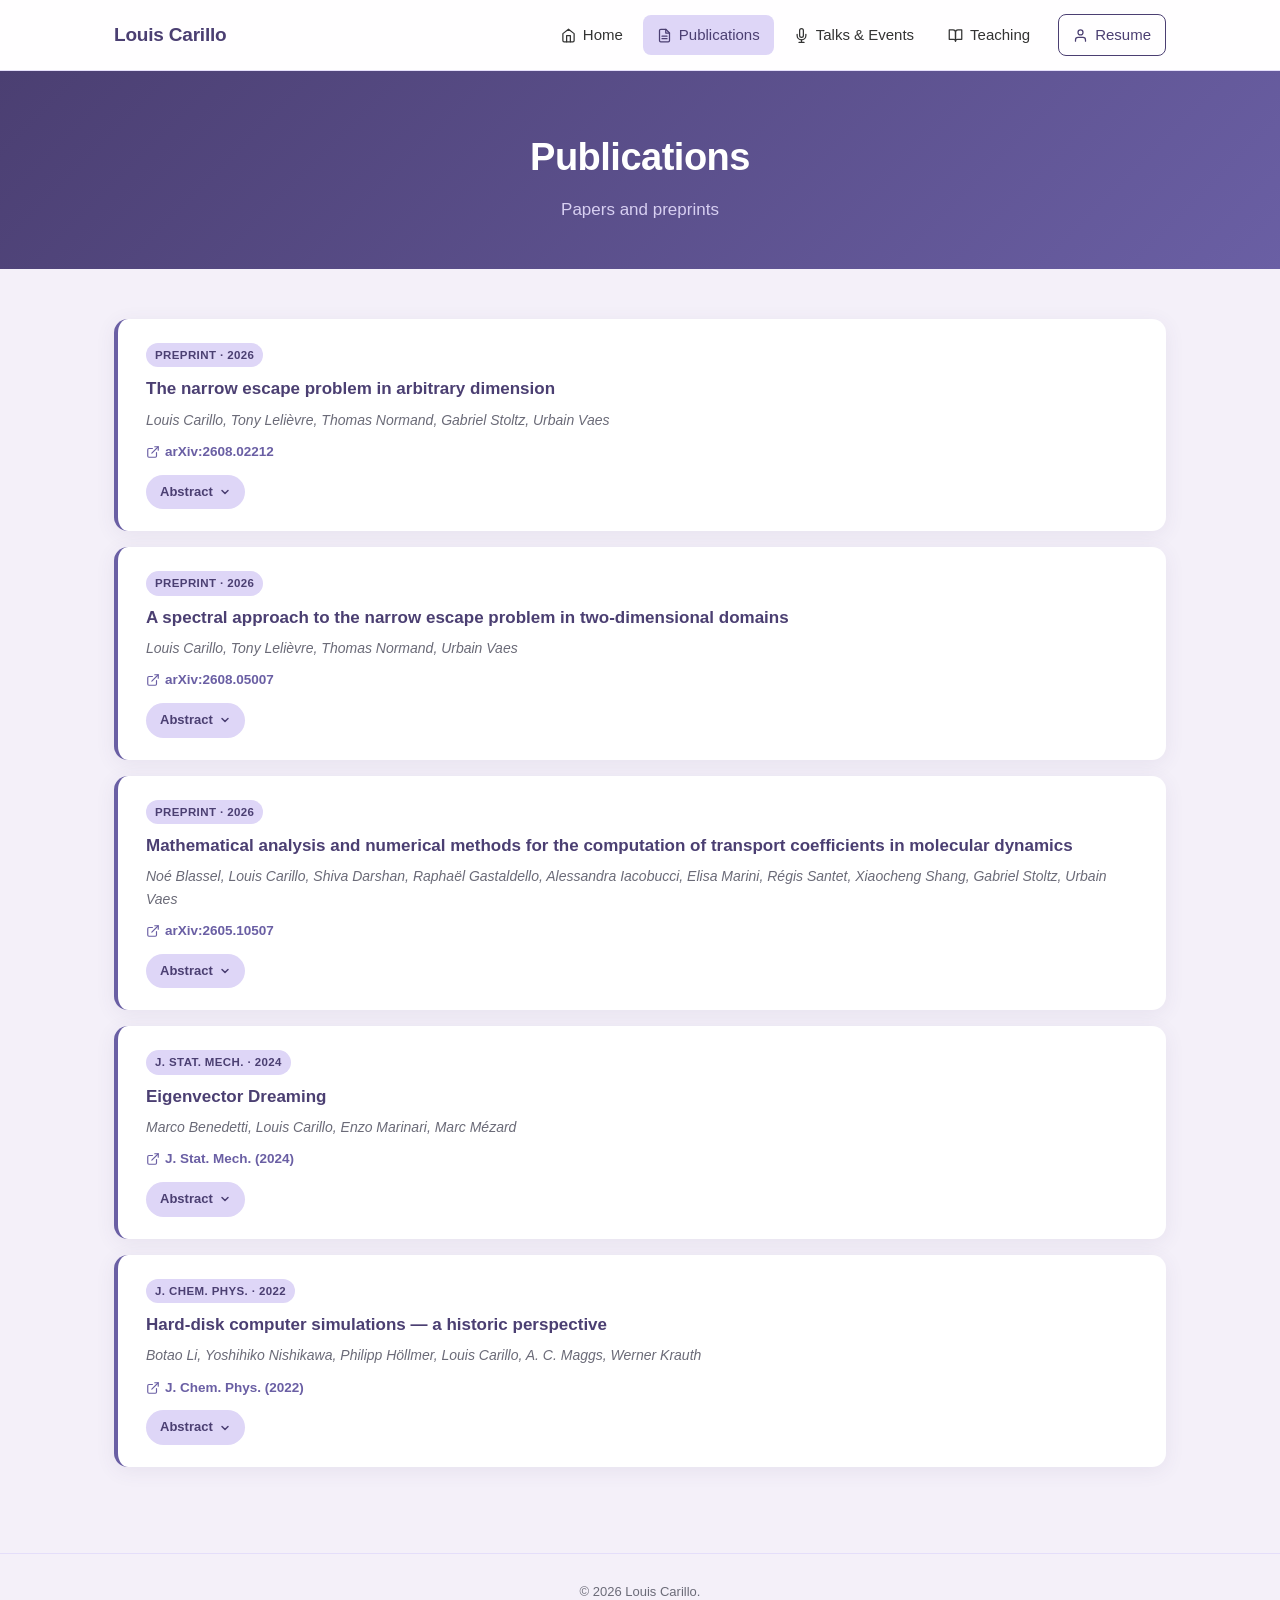
==== publications.html @ 5519c3bc "Big overall" ====
<!DOCTYPE html>
<html lang="en">
<head>
<meta charset="UTF-8">
<meta name="viewport" content="width=device-width, initial-scale=1.0">
<meta http-equiv="X-UA-Compatible" content="ie=edge">
<title>Publications — Louis Carillo</title>
<link rel="stylesheet" href="style.css">
</head>
<body>

<nav class="navbar">
    <div class="nav-container">
        <a href="index.html" class="nav-logo">Louis Carillo</a>
        <input type="checkbox" id="nav-toggle" class="nav-toggle">
        <label for="nav-toggle" class="nav-hamburger">&#9776;</label>
        <ul class="nav-links">
            <li><a href="index.html"><svg viewBox="0 0 24 24" fill="none" stroke="currentColor" stroke-width="2" stroke-linecap="round" stroke-linejoin="round"><path d="M3 9l9-7 9 7v11a2 2 0 0 1-2 2H5a2 2 0 0 1-2-2z"/><polyline points="9 22 9 12 15 12 15 22"/></svg>Home</a></li>
            <li><a href="publications.html" class="active"><svg viewBox="0 0 24 24" fill="none" stroke="currentColor" stroke-width="2" stroke-linecap="round" stroke-linejoin="round"><path d="M14 2H6a2 2 0 0 0-2 2v16a2 2 0 0 0 2 2h12a2 2 0 0 0 2-2V8z"/><polyline points="14 2 14 8 20 8"/><line x1="16" y1="13" x2="8" y2="13"/><line x1="16" y1="17" x2="8" y2="17"/></svg>Publications</a></li>
            <li><a href="talks.html"><svg viewBox="0 0 24 24" fill="none" stroke="currentColor" stroke-width="2" stroke-linecap="round" stroke-linejoin="round"><path d="M12 1a3 3 0 0 0-3 3v8a3 3 0 0 0 6 0V4a3 3 0 0 0-3-3z"/><path d="M19 10v2a7 7 0 0 1-14 0v-2"/><line x1="12" y1="19" x2="12" y2="23"/><line x1="8" y1="23" x2="16" y2="23"/></svg>Talks &amp; Events</a></li>
            <li><a href="teaching.html"><svg viewBox="0 0 24 24" fill="none" stroke="currentColor" stroke-width="2" stroke-linecap="round" stroke-linejoin="round"><path d="M2 3h6a4 4 0 0 1 4 4v14a3 3 0 0 0-3-3H2z"/><path d="M22 3h-6a4 4 0 0 0-4 4v14a3 3 0 0 1 3-3h7z"/></svg>Teaching</a></li>
            <li><a href="resume.html" class="nav-cta"><svg viewBox="0 0 24 24" fill="none" stroke="currentColor" stroke-width="2" stroke-linecap="round" stroke-linejoin="round"><path d="M20 21v-2a4 4 0 0 0-4-4H8a4 4 0 0 0-4 4v2"/><circle cx="12" cy="7" r="4"/></svg>Resume</a></li>
        </ul>
    </div>
</nav>

<header class="page-banner">
    <h1>Publications</h1>
    <p>Papers and preprints</p>
</header>

<main class="wrap">

    <article class="entry">
        <span class="tag">Preprint · 2026</span>
        <h3>The narrow escape problem in arbitrary dimension</h3>
        <p class="meta">Louis Carillo, Tony Lelièvre, Thomas Normand, Gabriel Stoltz, Urbain Vaes</p>
        <div class="links">
            <a href="https://arxiv.org/abs/2608.02212" target="_blank">
                <svg viewBox="0 0 24 24" fill="none" stroke="currentColor" stroke-width="2" stroke-linecap="round" stroke-linejoin="round"><path d="M18 13v6a2 2 0 0 1-2 2H5a2 2 0 0 1-2-2V8a2 2 0 0 1 2-2h6"/><polyline points="15 3 21 3 21 9"/><line x1="10" y1="14" x2="21" y2="3"/></svg>
                arXiv:2608.02212
            </a>
        </div>
        <details class="abstract">
            <summary>Abstract <svg viewBox="0 0 24 24" fill="none" stroke="currentColor" stroke-width="3" stroke-linecap="round" stroke-linejoin="round"><polyline points="6 9 12 15 18 9"/></svg></summary>
            <p>The narrow escape problem is a prototypical example for studying entropic metastability, motivated by the analysis of biological and chemical systems. The problem concerns the determination of the exit time and position of a Brownian particle trapped in a domain with a reflecting boundary pierced by narrow holes. Our goal is to investigate this problem in a general domain in any dimension (greater than or equal to two), using the quasi-stationary distribution approach to metastability. In particular, we derive the asymptotic expansion of the mean exit time and the law of the exit position in the limit where the hole sizes tend to zero. Our analytical predictions are illustrated by numerical simulations, using dedicated Monte Carlo techniques.</p>
        </details>
    </article>

    <article class="entry">
        <span class="tag">Preprint · 2026</span>
        <h3>A spectral approach to the narrow escape problem in two-dimensional domains</h3>
        <p class="meta">Louis Carillo, Tony Lelièvre, Thomas Normand, Urbain Vaes</p>
        <div class="links">
            <a href="https://arxiv.org/abs/2608.05007" target="_blank">
                <svg viewBox="0 0 24 24" fill="none" stroke="currentColor" stroke-width="2" stroke-linecap="round" stroke-linejoin="round"><path d="M18 13v6a2 2 0 0 1-2 2H5a2 2 0 0 1-2-2V8a2 2 0 0 1 2-2h6"/><polyline points="15 3 21 3 21 9"/><line x1="10" y1="14" x2="21" y2="3"/></svg>
                arXiv:2608.05007
            </a>
        </div>
        <details class="abstract">
            <summary>Abstract <svg viewBox="0 0 24 24" fill="none" stroke="currentColor" stroke-width="3" stroke-linecap="round" stroke-linejoin="round"><polyline points="6 9 12 15 18 9"/></svg></summary>
            <p>We study the law of the exit time and exit point of a Brownian motion in a two-dimensional domain with reflecting boundary conditions, except on small disjoint exit windows through which the stochastic process can escape the domain. In the limit of infinitely small exit windows, it is natural to assume that the process starts from the quasi-stationary distribution. In this setting, we obtain a precise description of the exit event.</p>
        </details>
    </article>

    <article class="entry">
        <span class="tag">Preprint · 2026</span>
        <h3>Mathematical analysis and numerical methods for the computation of transport coefficients in molecular dynamics</h3>
        <p class="meta">Noé Blassel, Louis Carillo, Shiva Darshan, Raphaël Gastaldello, Alessandra Iacobucci, Elisa Marini, Régis Santet, Xiaocheng Shang, Gabriel Stoltz, Urbain Vaes</p>
        <div class="links">
            <a href="https://arxiv.org/abs/2605.10507" target="_blank">
                <svg viewBox="0 0 24 24" fill="none" stroke="currentColor" stroke-width="2" stroke-linecap="round" stroke-linejoin="round"><path d="M18 13v6a2 2 0 0 1-2 2H5a2 2 0 0 1-2-2V8a2 2 0 0 1 2-2h6"/><polyline points="15 3 21 3 21 9"/><line x1="10" y1="14" x2="21" y2="3"/></svg>
                arXiv:2605.10507
            </a>
        </div>
        <details class="abstract">
            <summary>Abstract <svg viewBox="0 0 24 24" fill="none" stroke="currentColor" stroke-width="3" stroke-linecap="round" stroke-linejoin="round"><polyline points="6 9 12 15 18 9"/></svg></summary>
            <p>We review various numerical approaches to compute transport coefficients in molecular dynamics. These approaches can be broadly classified into three groups: (i) nonequilibrium methods based on applying an external driving field to the system, measuring the average response in the system, and evaluating the related linear response coefficient; (ii) approaches reformulating the transport coefficient of interest through a time correlation function for the equilibrium dynamics (the most popular instances being Green–Kubo and Einstein formulas); (iii) transient techniques, where the transport coefficient can be computed by monitoring the return to the steady state of a dynamics perturbed off its stationary distribution. For all three classes of methods, we provide elements of numerical analysis, allowing to estimate or at least quantify the level of numerical errors in the estimator of the transport coefficient; and also briefly present recent attempts to more efficiently compute transport coefficients with variance reduction approaches such as control variates, importance sampling and coupling methods. The computation of transport coefficients remains nonetheless challenging and will continue requiring research efforts in the foreseeable future.</p>
        </details>
    </article>

    <article class="entry">
        <span class="tag">J. Stat. Mech. · 2024</span>
        <h3>Eigenvector Dreaming</h3>
        <p class="meta">Marco Benedetti, Louis Carillo, Enzo Marinari, Marc Mézard</p>
        <div class="links">
            <a href="https://iopscience.iop.org/article/10.1088/1742-5468/ad138e" target="_blank">
                <svg viewBox="0 0 24 24" fill="none" stroke="currentColor" stroke-width="2" stroke-linecap="round" stroke-linejoin="round"><path d="M18 13v6a2 2 0 0 1-2 2H5a2 2 0 0 1-2-2V8a2 2 0 0 1 2-2h6"/><polyline points="15 3 21 3 21 9"/><line x1="10" y1="14" x2="21" y2="3"/></svg>
                J. Stat. Mech. (2024)
            </a>
        </div>
        <details class="abstract">
            <summary>Abstract <svg viewBox="0 0 24 24" fill="none" stroke="currentColor" stroke-width="3" stroke-linecap="round" stroke-linejoin="round"><polyline points="6 9 12 15 18 9"/></svg></summary>
            <p>Among the performance-enhancing procedures for Hopfield-type networks that implement associative memory, Hebbian Unlearning (or dreaming) strikes for its simplicity and its clear biological interpretation. Yet, it does not easily lend itself to a clear analytical understanding. Here we show how Hebbian Unlearning can be effectively described in terms of a simple evolution of the spectrum and the eigenvectors of the coupling matrix. We use these ideas to design new dreaming algorithms that are effective from a computational point of view, and are analytically far more transparent than the original scheme.</p>
        </details>
    </article>

    <article class="entry">
        <span class="tag">J. Chem. Phys. · 2022</span>
        <h3>Hard-disk computer simulations — a historic perspective</h3>
        <p class="meta">Botao Li, Yoshihiko Nishikawa, Philipp Höllmer, Louis Carillo, A. C. Maggs, Werner Krauth</p>
        <div class="links">
            <a href="https://doi.org/10.1063/5.0126437" target="_blank">
                <svg viewBox="0 0 24 24" fill="none" stroke="currentColor" stroke-width="2" stroke-linecap="round" stroke-linejoin="round"><path d="M18 13v6a2 2 0 0 1-2 2H5a2 2 0 0 1-2-2V8a2 2 0 0 1 2-2h6"/><polyline points="15 3 21 3 21 9"/><line x1="10" y1="14" x2="21" y2="3"/></svg>
                J. Chem. Phys. (2022)
            </a>
        </div>
        <details class="abstract">
            <summary>Abstract <svg viewBox="0 0 24 24" fill="none" stroke="currentColor" stroke-width="3" stroke-linecap="round" stroke-linejoin="round"><polyline points="6 9 12 15 18 9"/></svg></summary>
            <p>We discuss historic pressure computations for the hard-disk model performed since 1953, and compare them to results that we obtain with a powerful event-chain Monte Carlo and a massively parallel Metropolis algorithm. Like other simple models in the sciences, such as the Drosophila model of biology, the hard-disk model has needed monumental effort to be understood. In particular, we argue that the difficulty of estimating the pressure has not been fully realized in the decades-long controversy over the hard-disk phase-transition scenario. We present the physics of the hard-disk model, the definition of the pressure and its unbiased estimators, several of which are new. We further treat different sampling algorithms and crucial criteria for bounding mixing times in the absence of analytical predictions. Our definite results for the pressure, for up to one million disks, may serve as benchmarks for future sampling algorithms. A synopsis of hard-disk pressure data as well as different versions of the sampling algorithms and pressure estimators are made available in an open-source repository.</p>
        </details>
    </article>

</main>

<footer class="site-footer">
    &copy; 2026 Louis Carillo.
</footer>

</body>
</html>
---- style.css ----
/* =========================================================
   Louis Carillo — shared site styles
   Colour scheme carried over from the original single-page site
   ========================================================= */

:root {
    --bg: #f4f0f9;
    --white: #ffffff;
    --text: #333333;
    --text-light: #6b6b78;
    --purple-dark: #4b3f72;
    --purple: #6a5fa4;
    --purple-light: #8f85c2;
    --lavender: #ded6f7;
    --border: #e4defa;
    --shadow: 0 4px 20px rgba(75, 63, 114, 0.08);
    --shadow-hover: 0 10px 30px rgba(75, 63, 114, 0.16);
    --radius: 14px;
    --max-width: 1100px;
}

* { box-sizing: border-box; }

html { scroll-behavior: smooth; }

body {
    font-family: -apple-system, BlinkMacSystemFont, "Segoe UI", Roboto, Helvetica, Arial, sans-serif;
    background-color: var(--bg);
    color: var(--text);
    margin: 0;
    padding: 0;
    line-height: 1.6;
    -webkit-font-smoothing: antialiased;
}

a { color: var(--purple-dark); text-decoration: none; }
a:hover { color: var(--purple); }

img { max-width: 100%; }

/* ---------- Navigation ---------- */

.navbar {
    position: sticky;
    top: 0;
    z-index: 100;
    background: rgba(255, 255, 255, 0.92);
    backdrop-filter: saturate(180%) blur(10px);
    border-bottom: 1px solid var(--border);
}

.nav-container {
    max-width: var(--max-width);
    margin: 0 auto;
    padding: 14px 24px;
    display: flex;
    align-items: center;
    justify-content: space-between;
}

.nav-logo {
    font-weight: 700;
    font-size: 19px;
    color: var(--purple-dark);
    letter-spacing: -0.2px;
}

.nav-links {
    list-style: none;
    display: flex;
    align-items: center;
    gap: 6px;
    margin: 0;
    padding: 0;
}

.nav-links a {
    display: inline-flex;
    align-items: center;
    gap: 7px;
    padding: 8px 14px;
    border-radius: 8px;
    font-size: 15px;
    font-weight: 500;
    color: var(--text);
    transition: background-color 0.15s ease, color 0.15s ease, border-color 0.15s ease;
}

.nav-links a svg { width: 15px; height: 15px; flex-shrink: 0; }

.nav-links a:hover {
    background-color: var(--bg);
    color: var(--purple-dark);
}

.nav-links a.active {
    color: var(--purple-dark);
    background-color: var(--lavender);
}

.nav-links a.nav-cta {
    background-color: transparent;
    border: 1.5px solid var(--purple-dark);
    color: var(--purple-dark);
    margin-left: 8px;
}

.nav-links a.nav-cta:hover {
    background-color: var(--purple-dark);
    color: var(--white);
}

.nav-links a.nav-cta.active {
    background-color: var(--purple-dark);
    border-color: var(--purple-dark);
    color: var(--white);
}

.nav-toggle,
.nav-hamburger { display: none; }

/* ---------- Page banner (non-home pages) ---------- */

.page-banner {
    background: linear-gradient(135deg, var(--purple-dark), var(--purple));
    color: var(--white);
    text-align: center;
    padding: 56px 24px 46px;
}

.page-banner h1 {
    margin: 0 0 8px;
    font-size: 38px;
    font-weight: 700;
    letter-spacing: -0.5px;
}

.page-banner p {
    margin: 0;
    font-size: 17px;
    color: var(--lavender);
    opacity: 0.95;
}

/* ---------- Hero (home page) ---------- */

.hero {
    background: linear-gradient(135deg, var(--purple-dark), var(--purple));
    color: var(--white);
    text-align: center;
    padding: 64px 24px 56px;
}

.hero-photo {
    width: 128px;
    height: 128px;
    border-radius: 50%;
    object-fit: cover;
    border: 4px solid rgba(255, 255, 255, 0.85);
    box-shadow: 0 8px 30px rgba(0, 0, 0, 0.25);
    margin-bottom: 22px;
}

.hero h1 {
    margin: 0 0 6px;
    font-size: 40px;
    font-weight: 700;
    letter-spacing: -0.5px;
}

.hero .hero-title {
    font-size: 19px;
    font-weight: 500;
    color: var(--lavender);
    margin: 0 0 6px;
}

.hero .hero-sub {
    font-size: 15px;
    color: rgba(255, 255, 255, 0.8);
    margin: 0 0 26px;
}

.hero-actions {
    display: flex;
    align-items: center;
    justify-content: center;
    gap: 12px;
    flex-wrap: wrap;
}

.icon-link {
    display: inline-flex;
    align-items: center;
    gap: 8px;
    padding: 9px 18px;
    border-radius: 24px;
    border: 1.5px solid rgba(255, 255, 255, 0.55);
    color: var(--white);
    font-size: 14px;
    font-weight: 500;
    transition: background-color 0.15s ease, border-color 0.15s ease, transform 0.15s ease;
}

.icon-link:hover {
    background-color: rgba(255, 255, 255, 0.15);
    border-color: var(--white);
    color: var(--white);
    transform: translateY(-1px);
}

.icon-link.filled {
    background-color: var(--white);
    color: var(--purple-dark);
    border-color: var(--white);
}

.icon-link.filled:hover {
    background-color: var(--lavender);
    color: var(--purple-dark);
}

.icon-link svg { width: 16px; height: 16px; flex-shrink: 0; }

/* ---------- Layout wrapper ---------- */

.wrap {
    max-width: var(--max-width);
    margin: 0 auto;
    padding: 50px 24px 70px;
}

/* ---------- Section headings ---------- */

.section-heading {
    font-size: 26px;
    color: var(--purple-dark);
    margin: 0 0 26px;
    font-weight: 700;
    letter-spacing: -0.3px;
}

.section { margin-bottom: 50px; }

/* ---------- Cards (generic) ---------- */

.card {
    background: var(--white);
    border-radius: var(--radius);
    box-shadow: var(--shadow);
    padding: 28px 32px;
}

/* ---------- Research interests (home) ---------- */

.research-intro {
    background: var(--white);
    border-radius: var(--radius);
    box-shadow: var(--shadow);
    padding: 34px 38px;
    margin-bottom: 26px;
}

.research-intro p { margin: 0 0 16px; color: var(--text); }
.research-intro p:last-child { margin-bottom: 0; }

.research-figure {
    display: block;
    margin: 24px auto 4px;
    max-width: 420px;
    border-radius: 10px;
}

.research-topics {
    list-style: none;
    padding: 0;
    margin: 20px 0 0;
    display: grid;
    grid-template-columns: repeat(2, 1fr);
    gap: 14px;
}

.research-topics li {
    background: var(--bg);
    border-left: 3px solid var(--purple);
    border-radius: 8px;
    padding: 14px 16px;
    font-size: 14.5px;
}

.research-topics strong { color: var(--purple-dark); }

/* ---------- Entry list (publications / talks / teaching) ---------- */

.entry {
    background: var(--white);
    border-radius: var(--radius);
    box-shadow: var(--shadow);
    padding: 22px 28px;
    margin-bottom: 16px;
    border-left: 4px solid var(--purple);
    transition: box-shadow 0.18s ease, transform 0.18s ease;
}

.entry:hover {
    box-shadow: var(--shadow-hover);
    transform: translateY(-2px);
}

.entry h3 {
    margin: 0 0 6px;
    font-size: 17px;
    color: var(--purple-dark);
    font-weight: 700;
}

.entry .meta {
    font-size: 14px;
    color: var(--text-light);
    font-style: italic;
    margin: 0 0 10px;
}

.entry .details {
    font-size: 14px;
    color: var(--text);
    margin: 0 0 8px;
}

.entry .links { display: flex; gap: 14px; flex-wrap: wrap; margin-top: 8px; }

.entry .links a {
    font-size: 13.5px;
    font-weight: 600;
    color: var(--purple);
    display: inline-flex;
    align-items: center;
    gap: 5px;
}

.entry .links a:hover { color: var(--purple-dark); }
.entry .links svg { width: 14px; height: 14px; }

.tag {
    display: inline-block;
    font-size: 11.5px;
    font-weight: 700;
    text-transform: uppercase;
    letter-spacing: 0.4px;
    color: var(--purple-dark);
    background: var(--lavender);
    padding: 3px 9px;
    border-radius: 20px;
    margin-bottom: 8px;
}

/* ---------- Talks: one-line header (name left, place/date right) ---------- */

.entry-row {
    display: flex;
    justify-content: space-between;
    align-items: baseline;
    gap: 16px;
    flex-wrap: wrap;
    margin-bottom: 4px;
}

.entry-row h3 { margin: 0; flex: 1 1 auto; }

.entry-row .entry-meta {
    white-space: nowrap;
    font-size: 13.5px;
    font-weight: 600;
    color: var(--text-light);
    flex-shrink: 0;
}

.web-icon {
    display: inline-flex;
    align-items: center;
    position: relative;
    top: -2px;
    margin-left: 7px;
    color: var(--purple);
}

.web-icon:hover { color: var(--purple-dark); }
.web-icon svg { width: 15px; height: 15px; }

.badges { display: flex; gap: 8px; flex-wrap: wrap; margin: 8px 0; }

.badge {
    display: inline-flex;
    align-items: center;
    gap: 5px;
    font-size: 11px;
    font-weight: 700;
    text-transform: uppercase;
    letter-spacing: 0.4px;
    padding: 4px 10px;
    border-radius: 20px;
}

.badge svg { width: 11px; height: 11px; }

.badge-talk { background: var(--purple-dark); color: var(--white); }
.badge-poster { background: var(--purple); color: var(--white); }
.badge-organiser { background: var(--lavender); color: var(--purple-dark); border: 1px solid var(--purple-light); }

/* ---------- Abstract toggle ---------- */

.abstract { margin-top: 12px; }

.abstract summary {
    cursor: pointer;
    list-style: none;
    display: inline-flex;
    align-items: center;
    gap: 6px;
    font-size: 13px;
    font-weight: 700;
    color: var(--purple-dark);
    background: var(--lavender);
    padding: 7px 14px;
    border-radius: 20px;
    transition: background-color 0.15s ease, color 0.15s ease;
}

.abstract summary::-webkit-details-marker { display: none; }
.abstract summary::marker { content: ""; }

.abstract summary:hover { background: var(--purple-light); color: var(--white); }
.abstract[open] summary { background: var(--purple-dark); color: var(--white); }

.abstract summary svg { width: 12px; height: 12px; transition: transform 0.2s ease; }
.abstract[open] summary svg { transform: rotate(180deg); }

.abstract p {
    margin: 12px 0 0;
    font-size: 14px;
    line-height: 1.65;
    color: var(--text);
    background: var(--bg);
    padding: 14px 18px;
    border-radius: 10px;
}

/* ---------- Teaching combined list ---------- */

.teaching-list {
    margin: 10px 0 0;
    padding-left: 20px;
}

.teaching-list li {
    margin-bottom: 10px;
    font-size: 14px;
    color: var(--text);
}

.teaching-list li:last-child { margin-bottom: 0; }
.teaching-list strong { color: var(--purple-dark); }

/* ---------- Beyond the Lab (resume misc box) ---------- */

.hobby-tags {
    display: flex;
    flex-wrap: wrap;
    gap: 9px;
    margin-top: 14px;
}

.hobby {
    background: var(--bg);
    border: 1px solid var(--border);
    border-radius: 20px;
    padding: 6px 14px;
    font-size: 13.5px;
    font-weight: 600;
    color: var(--purple-dark);
}

/* ---------- Resume page ---------- */

.resume-grid {
    display: grid;
    grid-template-columns: 300px 1fr;
    gap: 24px;
    align-items: start;
}

.resume-sidebar {
    background: linear-gradient(180deg, var(--purple-dark), var(--purple));
    color: var(--white);
    border-radius: var(--radius);
    box-shadow: var(--shadow);
    padding: 30px 24px;
    position: sticky;
    top: 90px;
}

.resume-sidebar .profile-pic {
    text-align: center;
    margin-bottom: 22px;
}

.resume-sidebar .profile-pic img {
    width: 100px;
    height: 100px;
    object-fit: cover;
    border-radius: 50%;
    border: 3px solid rgba(255, 255, 255, 0.85);
}

.resume-sidebar .side-title {
    text-transform: uppercase;
    letter-spacing: 0.6px;
    font-size: 12.5px;
    font-weight: 700;
    color: var(--lavender);
    margin: 26px 0 12px;
    text-align: center;
}

.resume-sidebar .side-title:first-of-type { margin-top: 0; }

.resume-sidebar .contact-list {
    display: flex;
    flex-direction: column;
    gap: 8px;
    align-items: center;
}

.resume-sidebar .contact-list a {
    color: var(--white);
    font-size: 14px;
    display: inline-flex;
    align-items: center;
    gap: 7px;
}

.resume-sidebar .contact-list a:hover { color: var(--lavender); }

.skills-list, .links-list {
    list-style: none;
    padding: 0;
    margin: 0;
    display: flex;
    flex-wrap: wrap;
    justify-content: center;
    gap: 10px 14px;
}

.skills-list li {
    display: flex;
    align-items: center;
    gap: 8px;
    font-size: 14px;
}

.skills-list img { width: 26px; height: 26px; }

.languages-row {
    display: flex;
    justify-content: center;
    gap: 12px;
    font-size: 26px;
}

.links-list li { width: 100%; }

.links-list a {
    display: flex;
    align-items: center;
    gap: 9px;
    font-size: 13.5px;
    justify-content: center;
    text-align: center;
    color: var(--white);
    background: rgba(255, 255, 255, 0.12);
    padding: 9px 12px;
    border-radius: 8px;
    transition: background-color 0.15s ease;
}

.links-list a:hover { background: rgba(255, 255, 255, 0.24); color: var(--white); }
.links-list img { width: 20px; height: 20px; }

.resume-download {
    display: block;
    text-align: center;
    background: var(--white);
    color: var(--purple-dark) !important;
    font-weight: 700;
    padding: 11px;
    border-radius: 8px;
    margin-top: 24px;
    font-size: 14px;
}

.resume-download:hover { background: var(--lavender); }

.resume-main .entry { border-left: 4px solid var(--purple); }

/* ---------- Footer ---------- */

.site-footer {
    text-align: center;
    padding: 28px 24px;
    font-size: 13px;
    color: var(--text-light);
    border-top: 1px solid var(--border);
}

/* ---------- Responsive ---------- */

@media (max-width: 860px) {
    .resume-grid { grid-template-columns: 1fr; }
    .resume-sidebar { position: static; }
    .research-topics { grid-template-columns: 1fr; }
}

@media (max-width: 720px) {
    .nav-links {
        position: absolute;
        top: 100%;
        left: 0;
        right: 0;
        flex-direction: column;
        align-items: stretch;
        background: var(--white);
        border-bottom: 1px solid var(--border);
        padding: 10px 16px 16px;
        gap: 4px;
        display: none;
    }

    .nav-links a { padding: 12px 14px; }
    .nav-links a.nav-cta { margin-left: 0; text-align: center; }

    .nav-toggle:checked ~ .nav-links { display: flex; }

    .nav-hamburger {
        display: inline-flex;
        align-items: center;
        justify-content: center;
        width: 38px;
        height: 38px;
        font-size: 20px;
        color: var(--purple-dark);
        cursor: pointer;
    }

    .hero h1 { font-size: 30px; }
    .page-banner h1 { font-size: 28px; }
}

@media (max-width: 520px) {
    .research-intro { padding: 24px 20px; }
    .entry { padding: 18px 20px; }
}
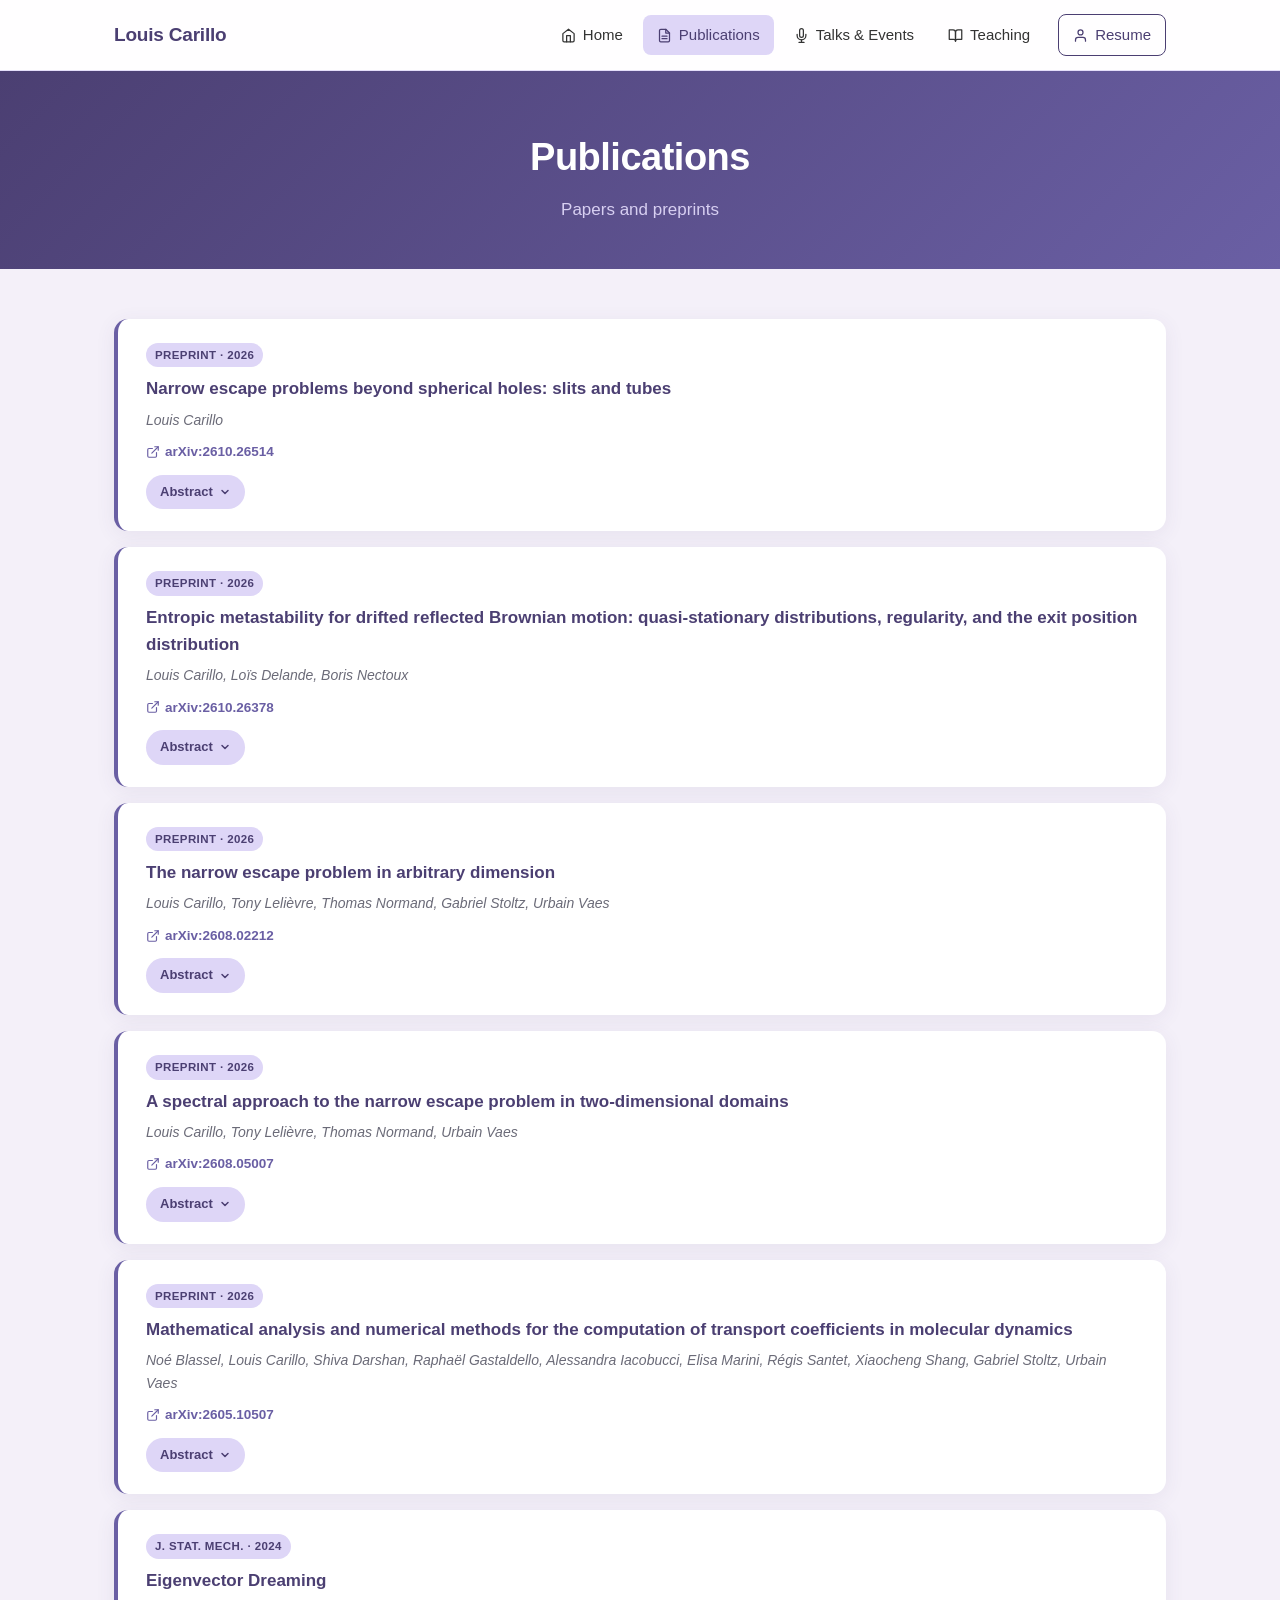
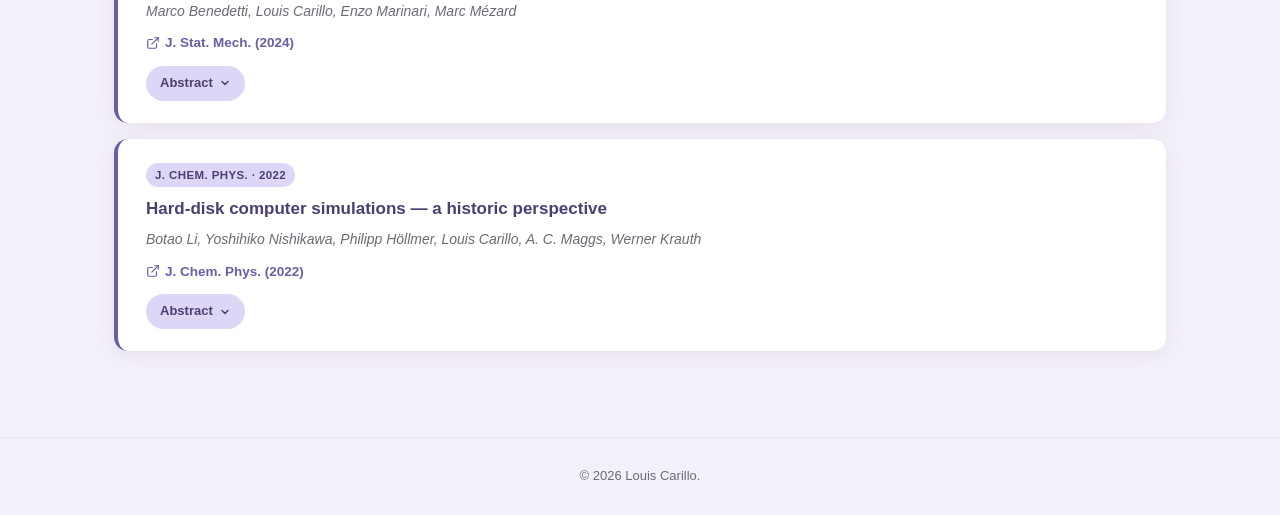
==== commit 40de7206: "Add arXiv:2610.26514 and arXiv:2610.26378 to publications" ====
--- a/publications.html
+++ b/publications.html
@@ -30,6 +30,38 @@
 </header>
 
 <main class="wrap">
+
+    <article class="entry">
+        <span class="tag">Preprint · 2026</span>
+        <h3>Narrow escape problems beyond spherical holes: slits and tubes</h3>
+        <p class="meta">Louis Carillo</p>
+        <div class="links">
+            <a href="https://arxiv.org/abs/2610.26514" target="_blank">
+                <svg viewBox="0 0 24 24" fill="none" stroke="currentColor" stroke-width="2" stroke-linecap="round" stroke-linejoin="round"><path d="M18 13v6a2 2 0 0 1-2 2H5a2 2 0 0 1-2-2V8a2 2 0 0 1 2-2h6"/><polyline points="15 3 21 3 21 9"/><line x1="10" y1="14" x2="21" y2="3"/></svg>
+                arXiv:2610.26514
+            </a>
+        </div>
+        <details class="abstract">
+            <summary>Abstract <svg viewBox="0 0 24 24" fill="none" stroke="currentColor" stroke-width="3" stroke-linecap="round" stroke-linejoin="round"><polyline points="6 9 12 15 18 9"/></svg></summary>
+            <p>The narrow escape problem consists in characterizing the exit event of a Brownian motion trapped inside a domain with reflecting boundary and small absorbing holes. Using recent advances in the quasi-stationary distribution approach, we first give an explicit set of hypotheses that allows one to derive the asymptotics of the exit time and of the exit hole distribution. We then apply it in dimension three to several hole shapes: spherical holes, thin spheroidal holes shrinking to curves on the boundary (slits), and holes located at the end of thin tubes attached to the domain. We illustrate the accuracy of the results with numerical simulations, and extend them to higher dimensions.</p>
+        </details>
+    </article>
+
+    <article class="entry">
+        <span class="tag">Preprint · 2026</span>
+        <h3>Entropic metastability for drifted reflected Brownian motion: quasi-stationary distributions, regularity, and the exit position distribution</h3>
+        <p class="meta">Louis Carillo, Loïs Delande, Boris Nectoux</p>
+        <div class="links">
+            <a href="https://arxiv.org/abs/2610.26378" target="_blank">
+                <svg viewBox="0 0 24 24" fill="none" stroke="currentColor" stroke-width="2" stroke-linecap="round" stroke-linejoin="round"><path d="M18 13v6a2 2 0 0 1-2 2H5a2 2 0 0 1-2-2V8a2 2 0 0 1 2-2h6"/><polyline points="15 3 21 3 21 9"/><line x1="10" y1="14" x2="21" y2="3"/></svg>
+                arXiv:2610.26378
+            </a>
+        </div>
+        <details class="abstract">
+            <summary>Abstract <svg viewBox="0 0 24 24" fill="none" stroke="currentColor" stroke-width="3" stroke-linecap="round" stroke-linejoin="round"><polyline points="6 9 12 15 18 9"/></svg></summary>
+            <p>Motivated by entropic metastability and the narrow escape problem, we investigate quasi-stationary distributions for reflected, drifted elliptic diffusions under mixed absorbing-reflecting boundary conditions on a bounded domain. We address two problems, which are solved completely independently of each other. First, using purely probabilistic tools, we prove the existence and uniqueness of a quasi-stationary distribution under minimal regularity assumptions on the coefficients (the case of an unbounded domain is also analyzed). Second, using spectral theory and the theory of strongly continuous semigroups on L<sup>p</sup> spaces, we study the analytical properties of the quasi-stationary distribution. We relate it to the principal eigenfunction of the adjoint of the associated (non-symmetric) infinitesimal generator with mixed absorbing-reflecting boundary conditions, and we establish its regularity up to the interface between the two boundary parts. We also fully characterize the law of the exit point when the process is initially distributed according to its quasi-stationary distribution. In particular, we work on domains in which the absorbing (Dirichlet) and reflecting (Neumann) parts of the boundary meet tangentially, without forming any non-trivial angle, a configuration that raises genuine regularity difficulties for the solutions of the associated mixed boundary value problem.</p>
+        </details>
+    </article>
 
     <article class="entry">
         <span class="tag">Preprint · 2026</span>
--- a/style.css
+++ b/style.css
@@ -271,6 +271,22 @@
     border-radius: 10px;
 }
 
+.research-subheading {
+    font-size: 19px;
+    color: var(--purple-dark);
+    margin: 30px 0 10px;
+    font-weight: 600;
+}
+
+.project-links {
+    display: flex;
+    flex-wrap: wrap;
+    gap: 10px 24px;
+    margin-top: 18px;
+    font-weight: 600;
+    font-size: 15px;
+}
+
 .research-topics {
     list-style: none;
     padding: 0;
@@ -361,14 +377,14 @@
     justify-content: space-between;
     align-items: baseline;
     gap: 16px;
-    flex-wrap: wrap;
     margin-bottom: 4px;
 }
 
-.entry-row h3 { margin: 0; flex: 1 1 auto; }
+.entry-row h3 { margin: 0; flex: 1 1 0; min-width: 0; }
 
 .entry-row .entry-meta {
-    white-space: nowrap;
+    max-width: 40%;
+    text-align: right;
     font-size: 13.5px;
     font-weight: 600;
     color: var(--text-light);
@@ -658,4 +674,6 @@
 @media (max-width: 520px) {
     .research-intro { padding: 24px 20px; }
     .entry { padding: 18px 20px; }
-}
+    .entry-row { flex-direction: column; gap: 2px; }
+    .entry-row .entry-meta { max-width: none; text-align: left; }
+}
